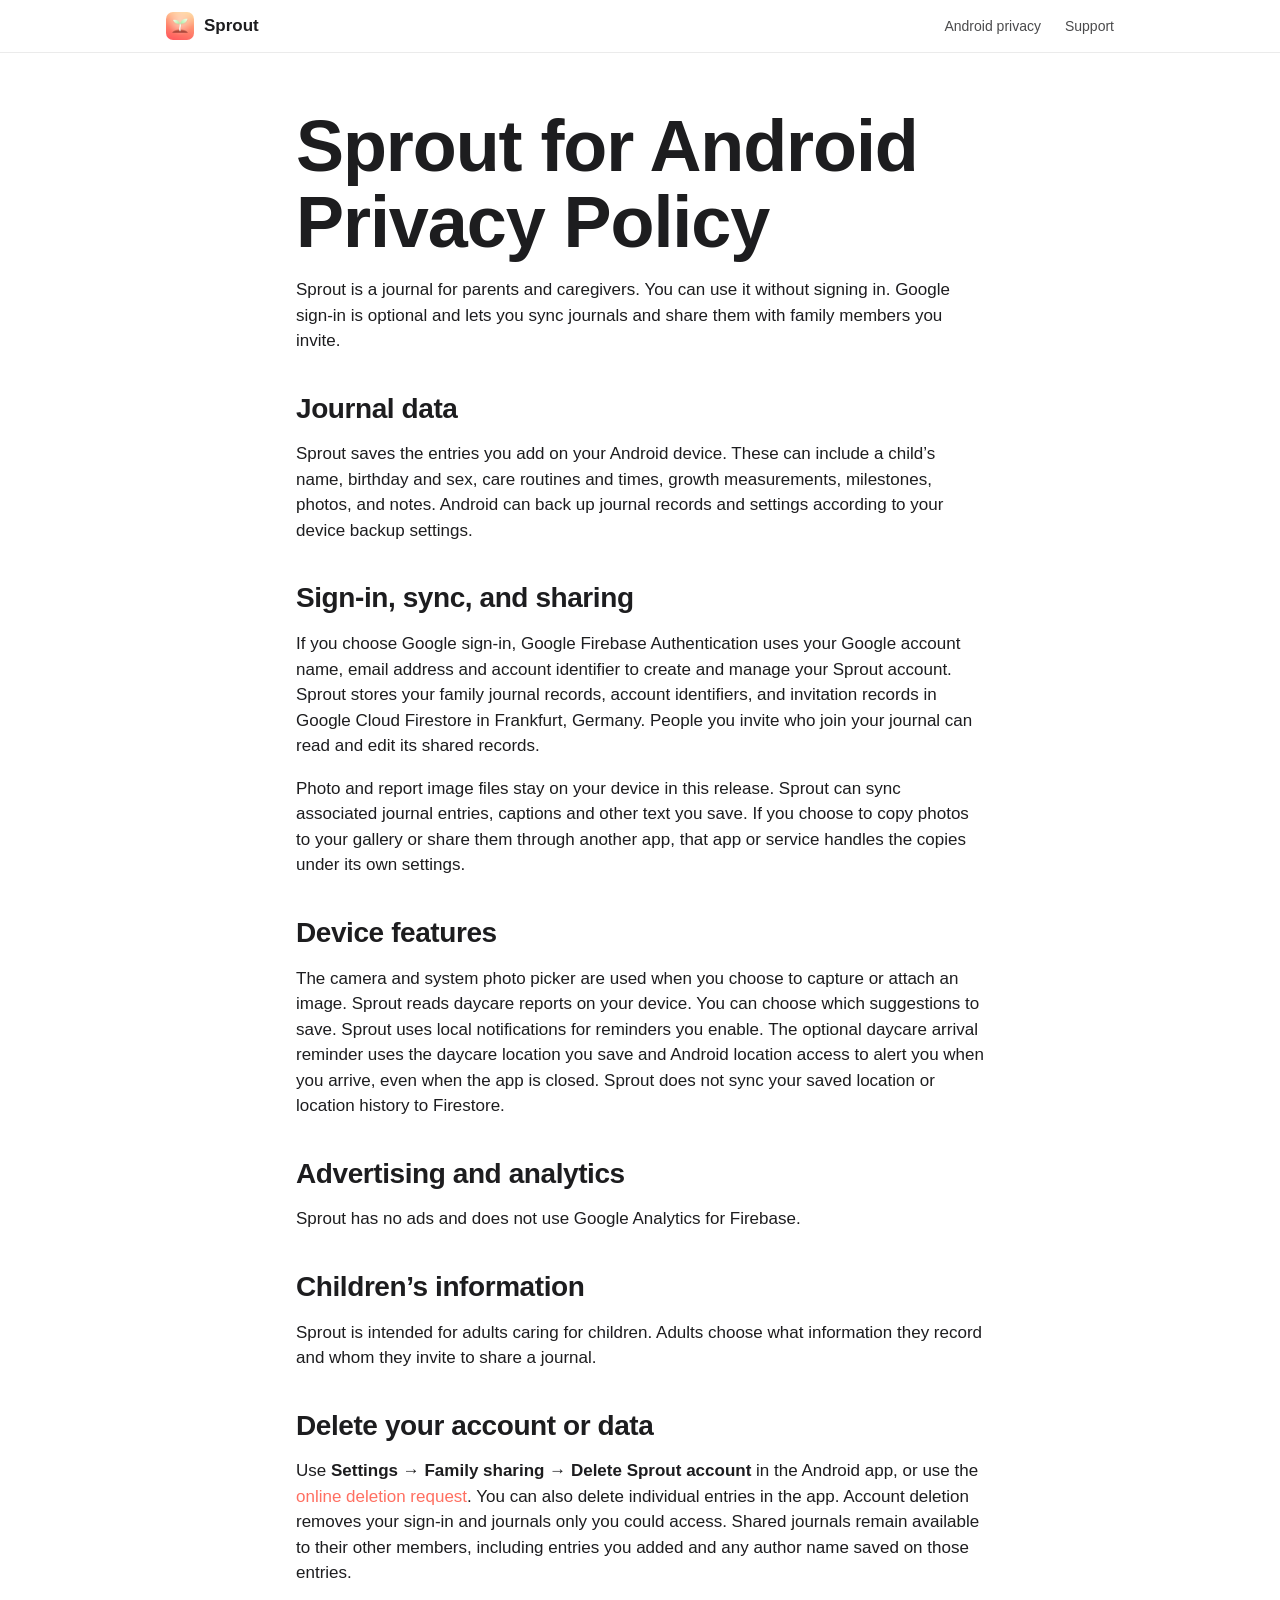
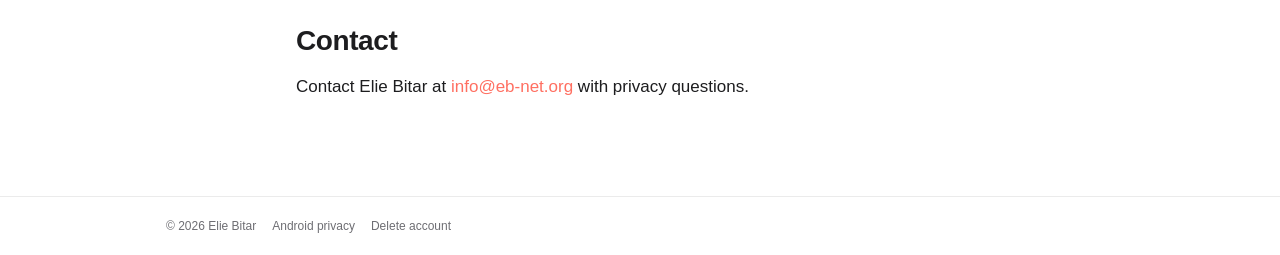
==== android-privacy.html @ b50231f3 "Add Sprout Android privacy, account deletion and invite pages" ====
<!doctype html>
<html lang="en">
<head>
  <meta charset="utf-8">
  <meta name="viewport" content="width=device-width, initial-scale=1">
  <title>Sprout for Android Privacy Policy | Sprout</title>
  <link rel="icon" href="img/icon.png">
  <link rel="stylesheet" href="style.css">
</head>
<body>
  <nav><div class="inner">
    <a class="brand" href="./"><img src="img/icon.png" alt="">Sprout</a>
    <a class="link" href="android-privacy.html">Android privacy</a>
    <a class="link" href="support.html">Support</a>
  </div></nav>
  <main class="prose">
    <h1>Sprout for Android Privacy Policy</h1>
    <p>Sprout is a journal for parents and caregivers. You can use it without signing in. Google sign-in is optional and lets you sync journals and share them with family members you invite.</p>
    <h2>Journal data</h2>
    <p>Sprout saves the entries you add on your Android device. These can include a child’s name, birthday and sex, care routines and times, growth measurements, milestones, photos, and notes. Android can back up journal records and settings according to your device backup settings.</p>
    <h2>Sign-in, sync, and sharing</h2>
    <p>If you choose Google sign-in, Google Firebase Authentication uses your Google account name, email address and account identifier to create and manage your Sprout account. Sprout stores your family journal records, account identifiers, and invitation records in Google Cloud Firestore in Frankfurt, Germany. People you invite who join your journal can read and edit its shared records.</p>
    <p>Photo and report image files stay on your device in this release. Sprout can sync associated journal entries, captions and other text you save. If you choose to copy photos to your gallery or share them through another app, that app or service handles the copies under its own settings.</p>
    <h2>Device features</h2>
    <p>The camera and system photo picker are used when you choose to capture or attach an image. Sprout reads daycare reports on your device. You can choose which suggestions to save. Sprout uses local notifications for reminders you enable. The optional daycare arrival reminder uses the daycare location you save and Android location access to alert you when you arrive, even when the app is closed. Sprout does not sync your saved location or location history to Firestore.</p>
    <h2>Advertising and analytics</h2>
    <p>Sprout has no ads and does not use Google Analytics for Firebase.</p>
    <h2>Children’s information</h2>
    <p>Sprout is intended for adults caring for children. Adults choose what information they record and whom they invite to share a journal.</p>
    <h2>Delete your account or data</h2>
    <p>Use <strong>Settings → Family sharing → Delete Sprout account</strong> in the Android app, or use the <a href="delete-account.html">online deletion request</a>. You can also delete individual entries in the app. Account deletion removes your sign-in and journals only you could access. Shared journals remain available to their other members, including entries you added and any author name saved on those entries.</p>
    <h2>Contact</h2>
    <p>Contact Elie Bitar at <a href="mailto:info@eb-net.org">info@eb-net.org</a> with privacy questions.</p>
  </main>
  <footer><div class="inner">
    <span>© 2026 Elie Bitar</span>
    <a href="android-privacy.html">Android privacy</a>
    <a href="delete-account.html">Delete account</a>
  </div></footer>
</body>
</html>
---- style.css ----
:root {
  --bg: #ffffff;
  --text: #1d1d1f;
  --secondary: #6e6e73;
  --card: #f5f5f7;
  --accent: #ff6f61;
  --line: rgba(0, 0, 0, 0.08);
  --nav: rgba(255, 255, 255, 0.72);
}
@media (prefers-color-scheme: dark) {
  :root {
    --bg: #000000;
    --text: #f5f5f7;
    --secondary: #a1a1a6;
    --card: #1c1c1e;
    --accent: #ff8a78;
    --line: rgba(255, 255, 255, 0.12);
    --nav: rgba(22, 22, 23, 0.72);
  }
}
* { box-sizing: border-box; }
html { -webkit-text-size-adjust: 100%; }
body {
  margin: 0;
  background: var(--bg);
  color: var(--text);
  font: 17px/1.5 -apple-system, BlinkMacSystemFont, "SF Pro Text", "Helvetica Neue", Helvetica, Arial, sans-serif;
  -webkit-font-smoothing: antialiased;
}
a { color: var(--accent); text-decoration: none; }
a:hover { text-decoration: underline; }

nav {
  position: sticky; top: 0; z-index: 10;
  background: var(--nav);
  backdrop-filter: saturate(180%) blur(20px);
  -webkit-backdrop-filter: saturate(180%) blur(20px);
  border-bottom: 1px solid var(--line);
}
nav .inner {
  max-width: 980px; margin: 0 auto; padding: 0 16px;
  height: 52px; display: flex; align-items: center; gap: 24px;
}
nav .brand { display: flex; align-items: center; gap: 10px; color: var(--text); font-weight: 600; margin-right: auto; }
nav .brand img { width: 28px; height: 28px; border-radius: 7px; }
nav a.link { color: var(--text); font-size: 14px; opacity: 0.8; }
nav a.link[aria-current="page"] { opacity: 1; font-weight: 600; }

main { max-width: 980px; margin: 0 auto; padding: 0 16px 80px; }
.hero { text-align: center; padding: 72px 0 40px; }
.hero img.icon { width: 120px; height: 120px; border-radius: 27px; box-shadow: 0 12px 40px rgba(255, 111, 97, 0.35); }
h1 { font-size: clamp(40px, 7vw, 72px); line-height: 1.05; font-weight: 700; letter-spacing: -0.015em; margin: 24px 0 12px; }
h2 { font-size: clamp(28px, 4vw, 40px); line-height: 1.1; font-weight: 700; letter-spacing: -0.015em; margin: 56px 0 16px; }
h3 { font-size: 21px; margin: 0 0 6px; letter-spacing: -0.01em; }
.lede { font-size: clamp(19px, 2.4vw, 24px); color: var(--secondary); max-width: 680px; margin: 0 auto; }
.muted { color: var(--secondary); }

.shots { display: flex; gap: 20px; justify-content: center; margin: 48px 0 8px; overflow-x: auto; padding-bottom: 8px; }
.shots img { width: min(30%, 280px); min-width: 200px; border-radius: 22px; }

.grid { display: grid; grid-template-columns: repeat(auto-fit, minmax(260px, 1fr)); gap: 16px; }
.card { background: var(--card); border-radius: 22px; padding: 28px; }
.card p { margin: 0; color: var(--secondary); }

.prose { max-width: 720px; margin: 0 auto; }
.prose h1 { text-align: left; margin-top: 56px; }
.prose h2 { font-size: 28px; margin-top: 40px; }
.prose p, .prose li { color: var(--text); }
.prose ul { padding-left: 22px; }

details { background: var(--card); border-radius: 18px; padding: 18px 22px; margin: 12px 0; }
summary { cursor: pointer; font-weight: 600; list-style: none; }
summary::-webkit-details-marker { display: none; }
summary::after { content: "+"; float: right; color: var(--secondary); font-weight: 400; }
details[open] summary::after { content: "−"; }
details p { margin: 12px 0 0; color: var(--secondary); }

.contact { text-align: center; margin-top: 48px; }
.button {
  display: inline-block; background: var(--accent); color: #fff; font-weight: 600;
  padding: 12px 24px; border-radius: 980px;
}
.button:hover { text-decoration: none; filter: brightness(1.05); }

footer { border-top: 1px solid var(--line); color: var(--secondary); font-size: 12px; }
footer .inner { max-width: 980px; margin: 0 auto; padding: 20px 16px; display: flex; gap: 16px; flex-wrap: wrap; }
footer a { color: var(--secondary); }
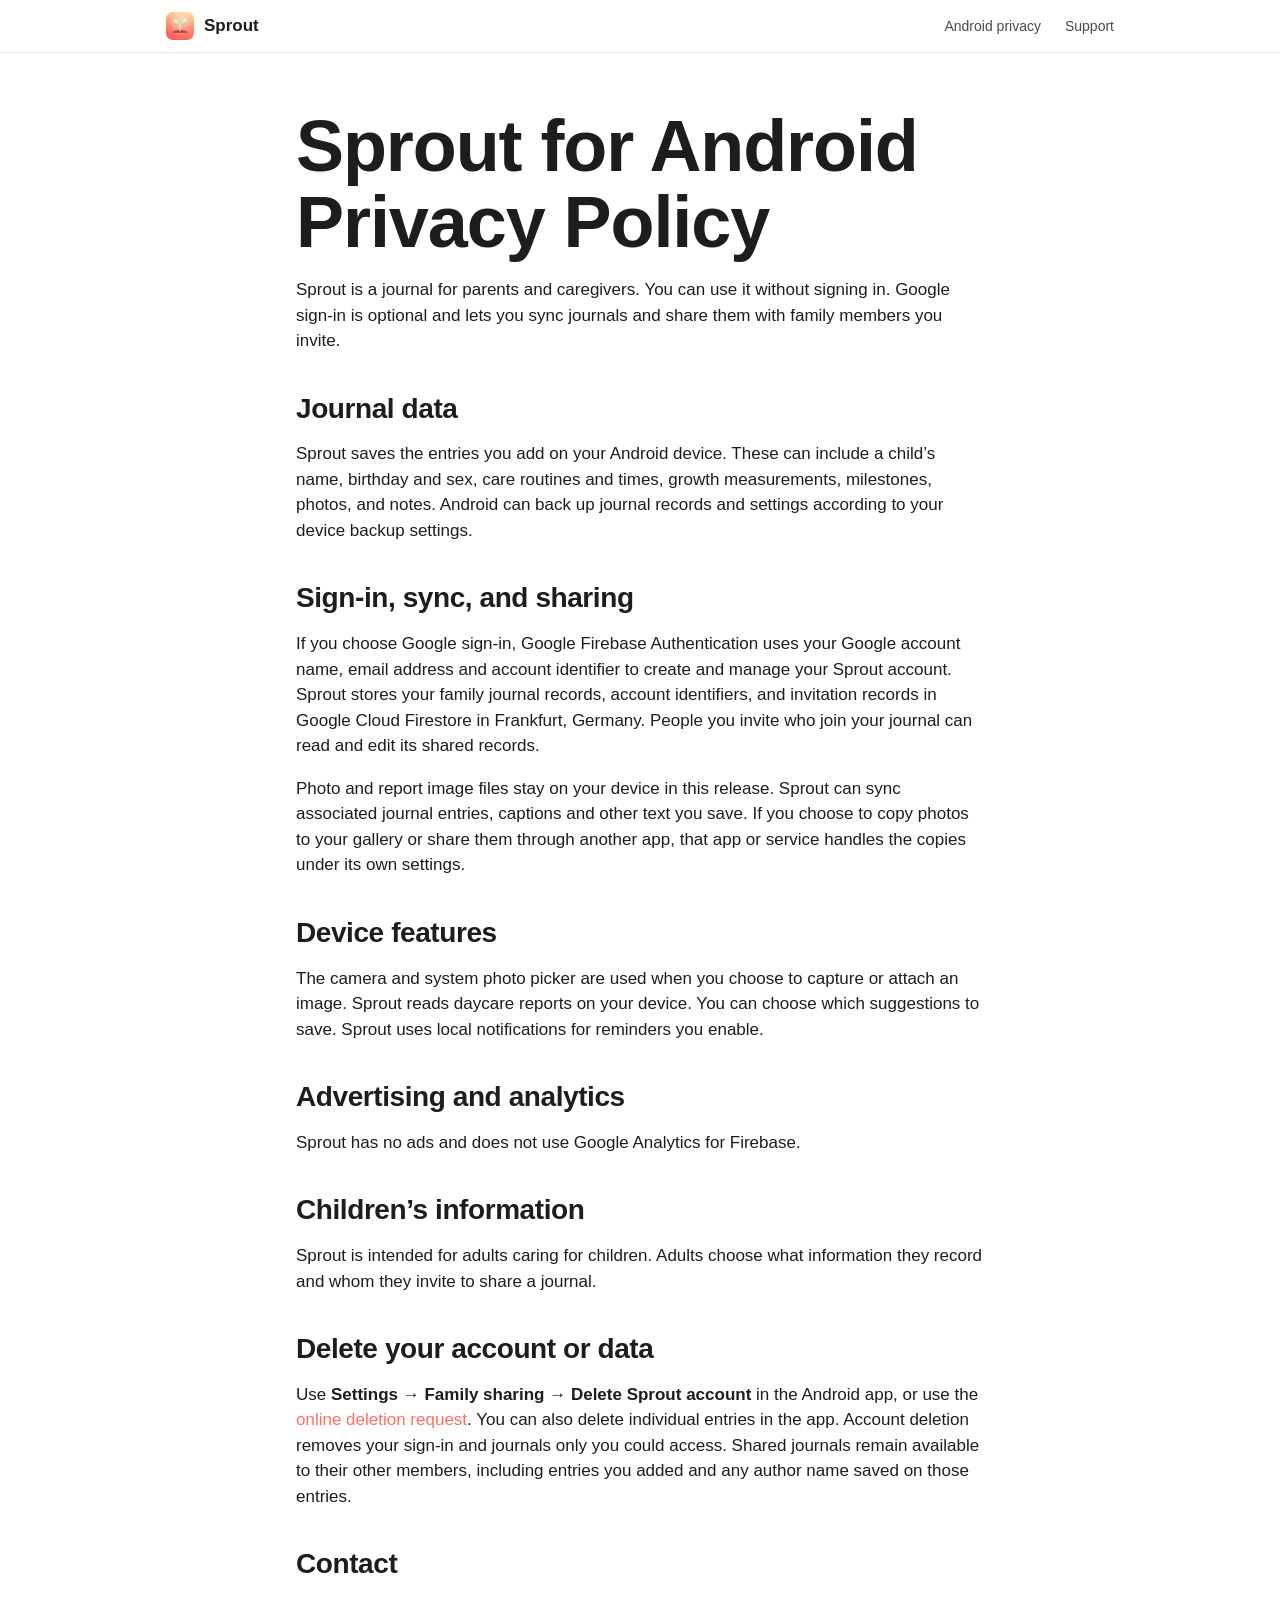
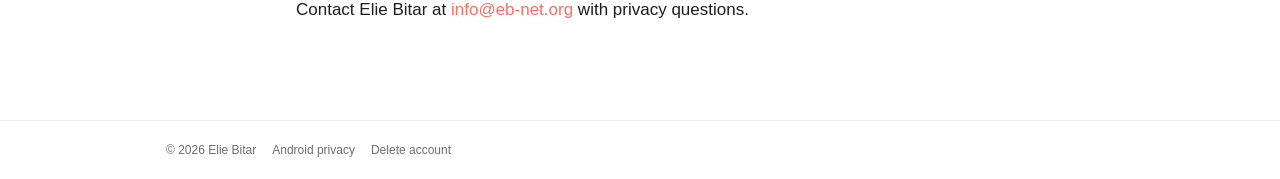
==== commit cf970b39: "Align Sprout Android privacy policy with manual daycare logging" ====
--- a/android-privacy.html
+++ b/android-privacy.html
@@ -22,7 +22,7 @@
     <p>If you choose Google sign-in, Google Firebase Authentication uses your Google account name, email address and account identifier to create and manage your Sprout account. Sprout stores your family journal records, account identifiers, and invitation records in Google Cloud Firestore in Frankfurt, Germany. People you invite who join your journal can read and edit its shared records.</p>
     <p>Photo and report image files stay on your device in this release. Sprout can sync associated journal entries, captions and other text you save. If you choose to copy photos to your gallery or share them through another app, that app or service handles the copies under its own settings.</p>
     <h2>Device features</h2>
-    <p>The camera and system photo picker are used when you choose to capture or attach an image. Sprout reads daycare reports on your device. You can choose which suggestions to save. Sprout uses local notifications for reminders you enable. The optional daycare arrival reminder uses the daycare location you save and Android location access to alert you when you arrive, even when the app is closed. Sprout does not sync your saved location or location history to Firestore.</p>
+    <p>The camera and system photo picker are used when you choose to capture or attach an image. Sprout reads daycare reports on your device. You can choose which suggestions to save. Sprout uses local notifications for reminders you enable.</p>
     <h2>Advertising and analytics</h2>
     <p>Sprout has no ads and does not use Google Analytics for Firebase.</p>
     <h2>Children’s information</h2>
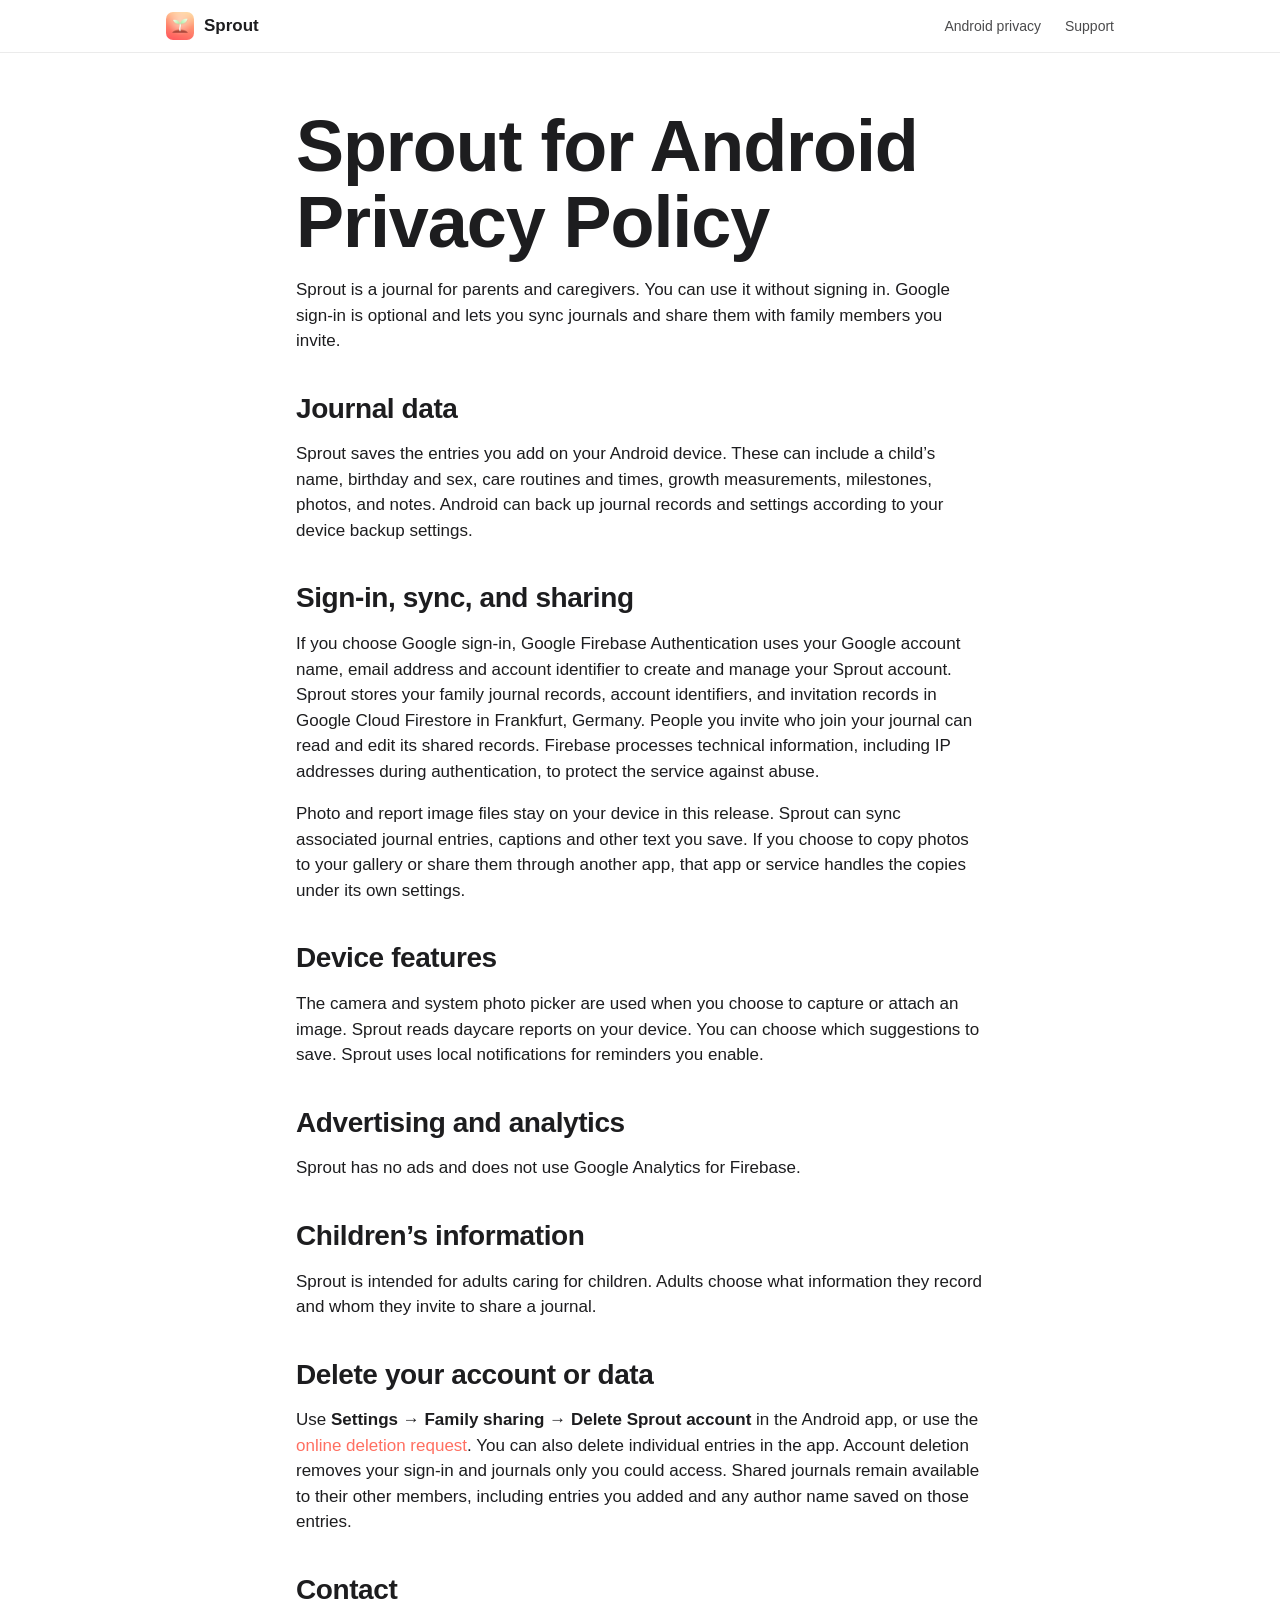
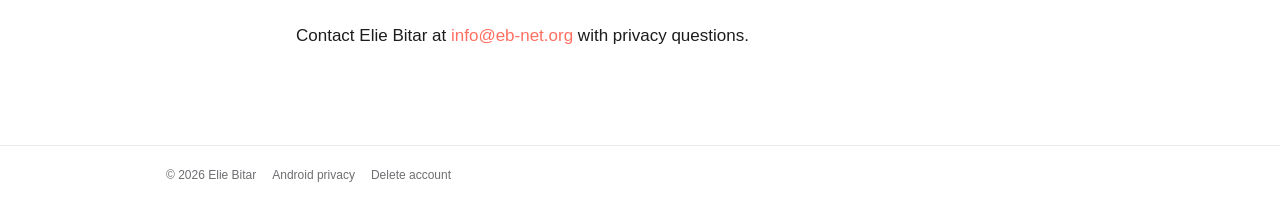
==== commit bf70fad3: "Document Sprout Android sharing and account support" ====
--- a/android-privacy.html
+++ b/android-privacy.html
@@ -19,7 +19,7 @@
     <h2>Journal data</h2>
     <p>Sprout saves the entries you add on your Android device. These can include a child’s name, birthday and sex, care routines and times, growth measurements, milestones, photos, and notes. Android can back up journal records and settings according to your device backup settings.</p>
     <h2>Sign-in, sync, and sharing</h2>
-    <p>If you choose Google sign-in, Google Firebase Authentication uses your Google account name, email address and account identifier to create and manage your Sprout account. Sprout stores your family journal records, account identifiers, and invitation records in Google Cloud Firestore in Frankfurt, Germany. People you invite who join your journal can read and edit its shared records.</p>
+    <p>If you choose Google sign-in, Google Firebase Authentication uses your Google account name, email address and account identifier to create and manage your Sprout account. Sprout stores your family journal records, account identifiers, and invitation records in Google Cloud Firestore in Frankfurt, Germany. People you invite who join your journal can read and edit its shared records. Firebase processes technical information, including IP addresses during authentication, to protect the service against abuse.</p>
     <p>Photo and report image files stay on your device in this release. Sprout can sync associated journal entries, captions and other text you save. If you choose to copy photos to your gallery or share them through another app, that app or service handles the copies under its own settings.</p>
     <h2>Device features</h2>
     <p>The camera and system photo picker are used when you choose to capture or attach an image. Sprout reads daycare reports on your device. You can choose which suggestions to save. Sprout uses local notifications for reminders you enable.</p>
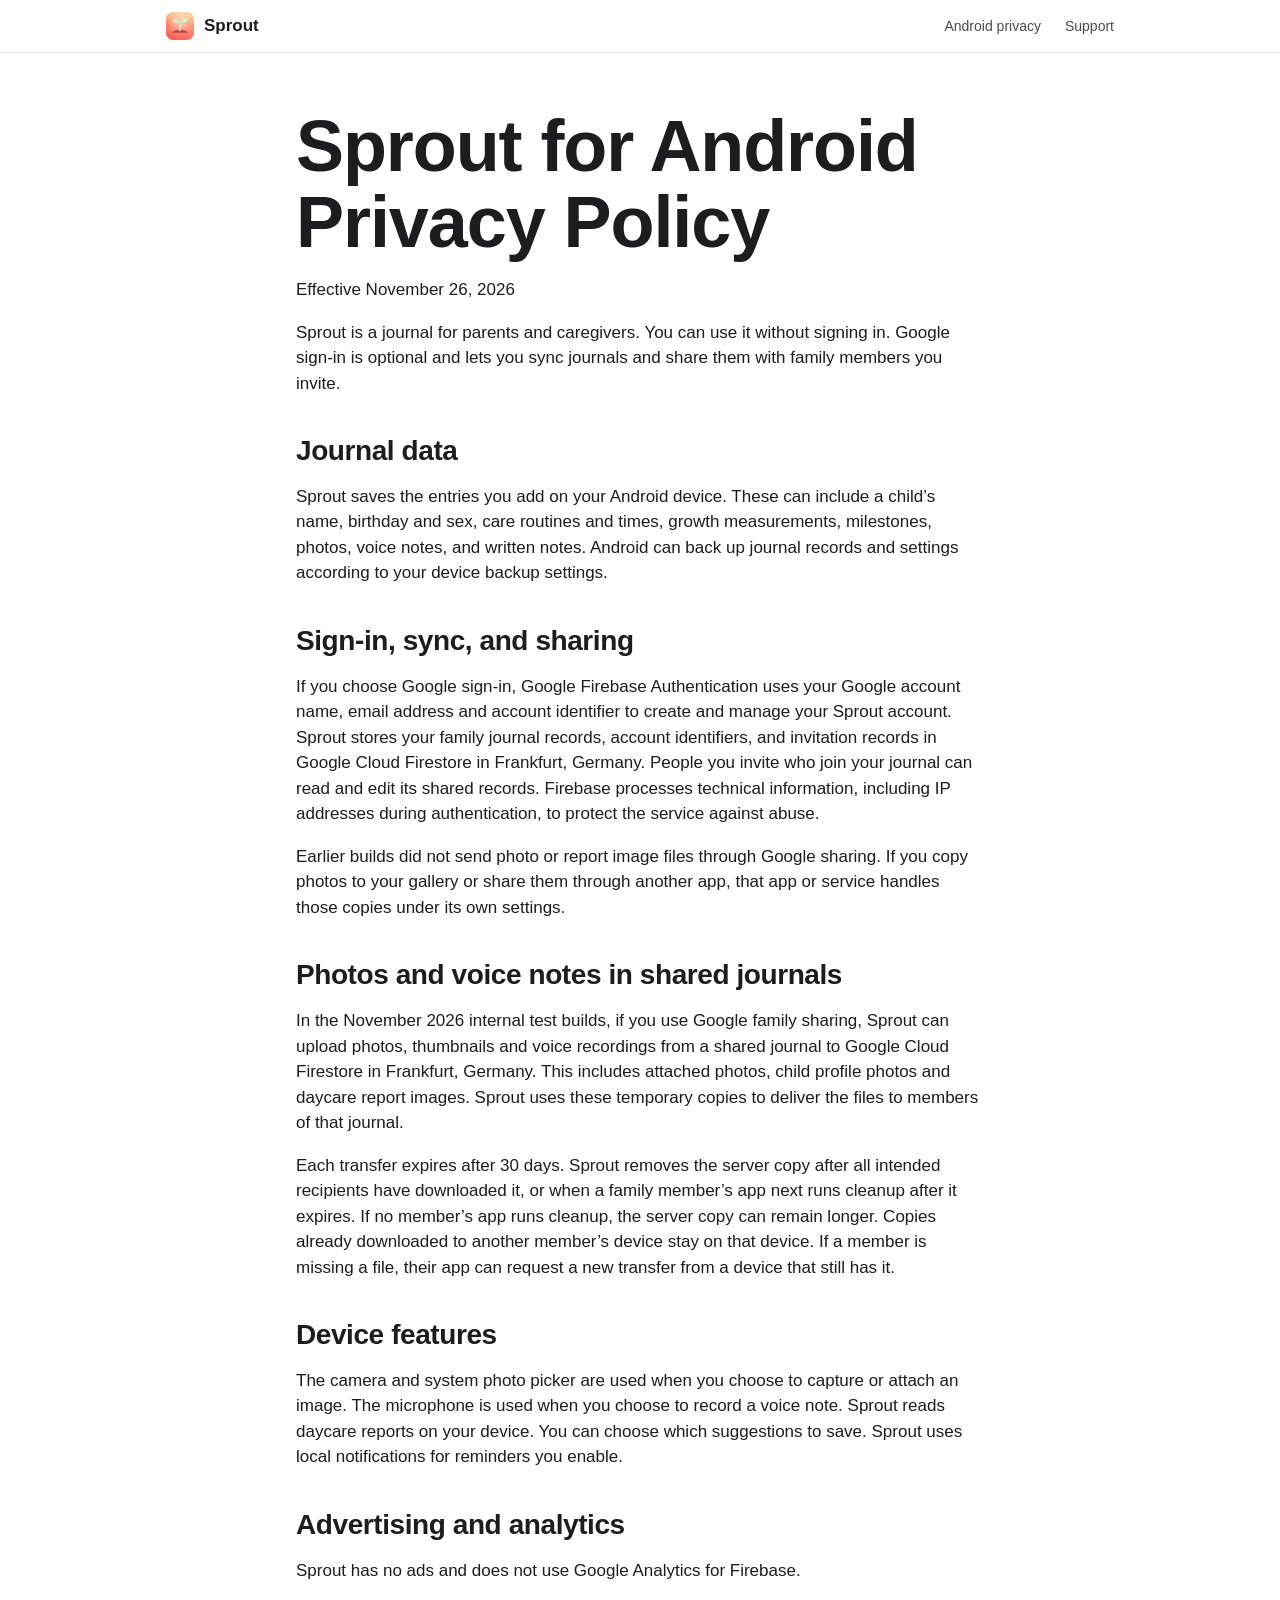
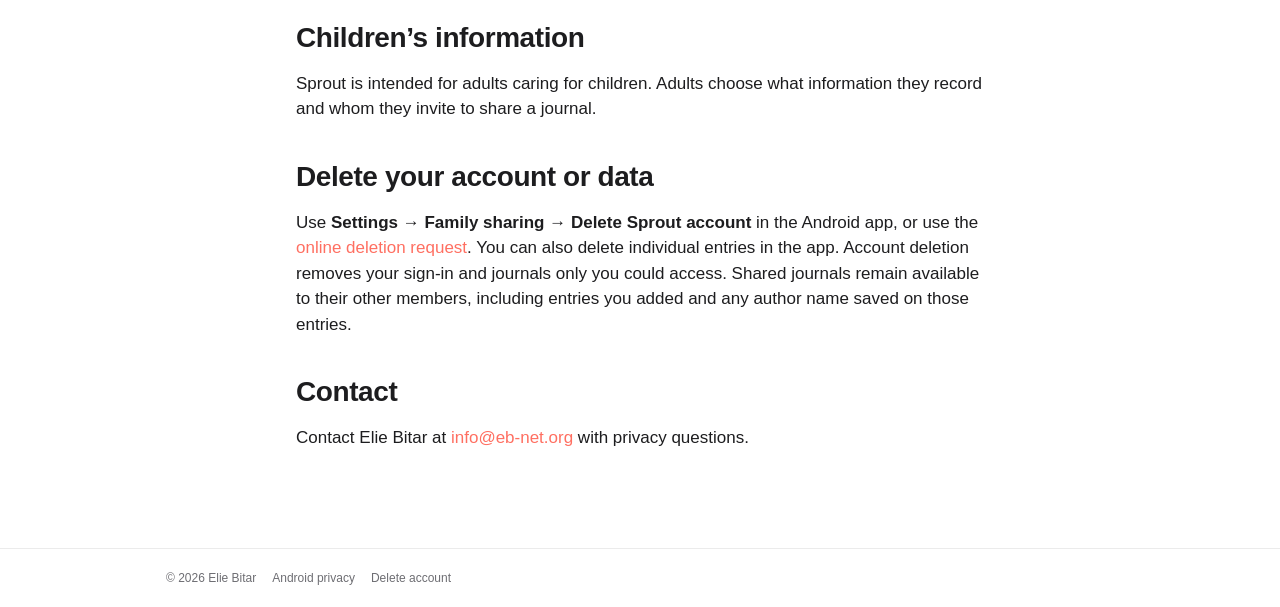
==== commit b26726c2: "Disclose temporary media relay in Sprout privacy policies" ====
--- a/android-privacy.html
+++ b/android-privacy.html
@@ -15,14 +15,18 @@
   </div></nav>
   <main class="prose">
     <h1>Sprout for Android Privacy Policy</h1>
+    <p class="muted">Effective November 26, 2026</p>
     <p>Sprout is a journal for parents and caregivers. You can use it without signing in. Google sign-in is optional and lets you sync journals and share them with family members you invite.</p>
     <h2>Journal data</h2>
-    <p>Sprout saves the entries you add on your Android device. These can include a child’s name, birthday and sex, care routines and times, growth measurements, milestones, photos, and notes. Android can back up journal records and settings according to your device backup settings.</p>
+    <p>Sprout saves the entries you add on your Android device. These can include a child’s name, birthday and sex, care routines and times, growth measurements, milestones, photos, voice notes, and written notes. Android can back up journal records and settings according to your device backup settings.</p>
     <h2>Sign-in, sync, and sharing</h2>
     <p>If you choose Google sign-in, Google Firebase Authentication uses your Google account name, email address and account identifier to create and manage your Sprout account. Sprout stores your family journal records, account identifiers, and invitation records in Google Cloud Firestore in Frankfurt, Germany. People you invite who join your journal can read and edit its shared records. Firebase processes technical information, including IP addresses during authentication, to protect the service against abuse.</p>
-    <p>Photo and report image files stay on your device in this release. Sprout can sync associated journal entries, captions and other text you save. If you choose to copy photos to your gallery or share them through another app, that app or service handles the copies under its own settings.</p>
+    <p>Earlier builds did not send photo or report image files through Google sharing. If you copy photos to your gallery or share them through another app, that app or service handles those copies under its own settings.</p>
+    <h2>Photos and voice notes in shared journals</h2>
+    <p>In the November 2026 internal test builds, if you use Google family sharing, Sprout can upload photos, thumbnails and voice recordings from a shared journal to Google Cloud Firestore in Frankfurt, Germany. This includes attached photos, child profile photos and daycare report images. Sprout uses these temporary copies to deliver the files to members of that journal.</p>
+    <p>Each transfer expires after 30 days. Sprout removes the server copy after all intended recipients have downloaded it, or when a family member’s app next runs cleanup after it expires. If no member’s app runs cleanup, the server copy can remain longer. Copies already downloaded to another member’s device stay on that device. If a member is missing a file, their app can request a new transfer from a device that still has it.</p>
     <h2>Device features</h2>
-    <p>The camera and system photo picker are used when you choose to capture or attach an image. Sprout reads daycare reports on your device. You can choose which suggestions to save. Sprout uses local notifications for reminders you enable.</p>
+    <p>The camera and system photo picker are used when you choose to capture or attach an image. The microphone is used when you choose to record a voice note. Sprout reads daycare reports on your device. You can choose which suggestions to save. Sprout uses local notifications for reminders you enable.</p>
     <h2>Advertising and analytics</h2>
     <p>Sprout has no ads and does not use Google Analytics for Firebase.</p>
     <h2>Children’s information</h2>
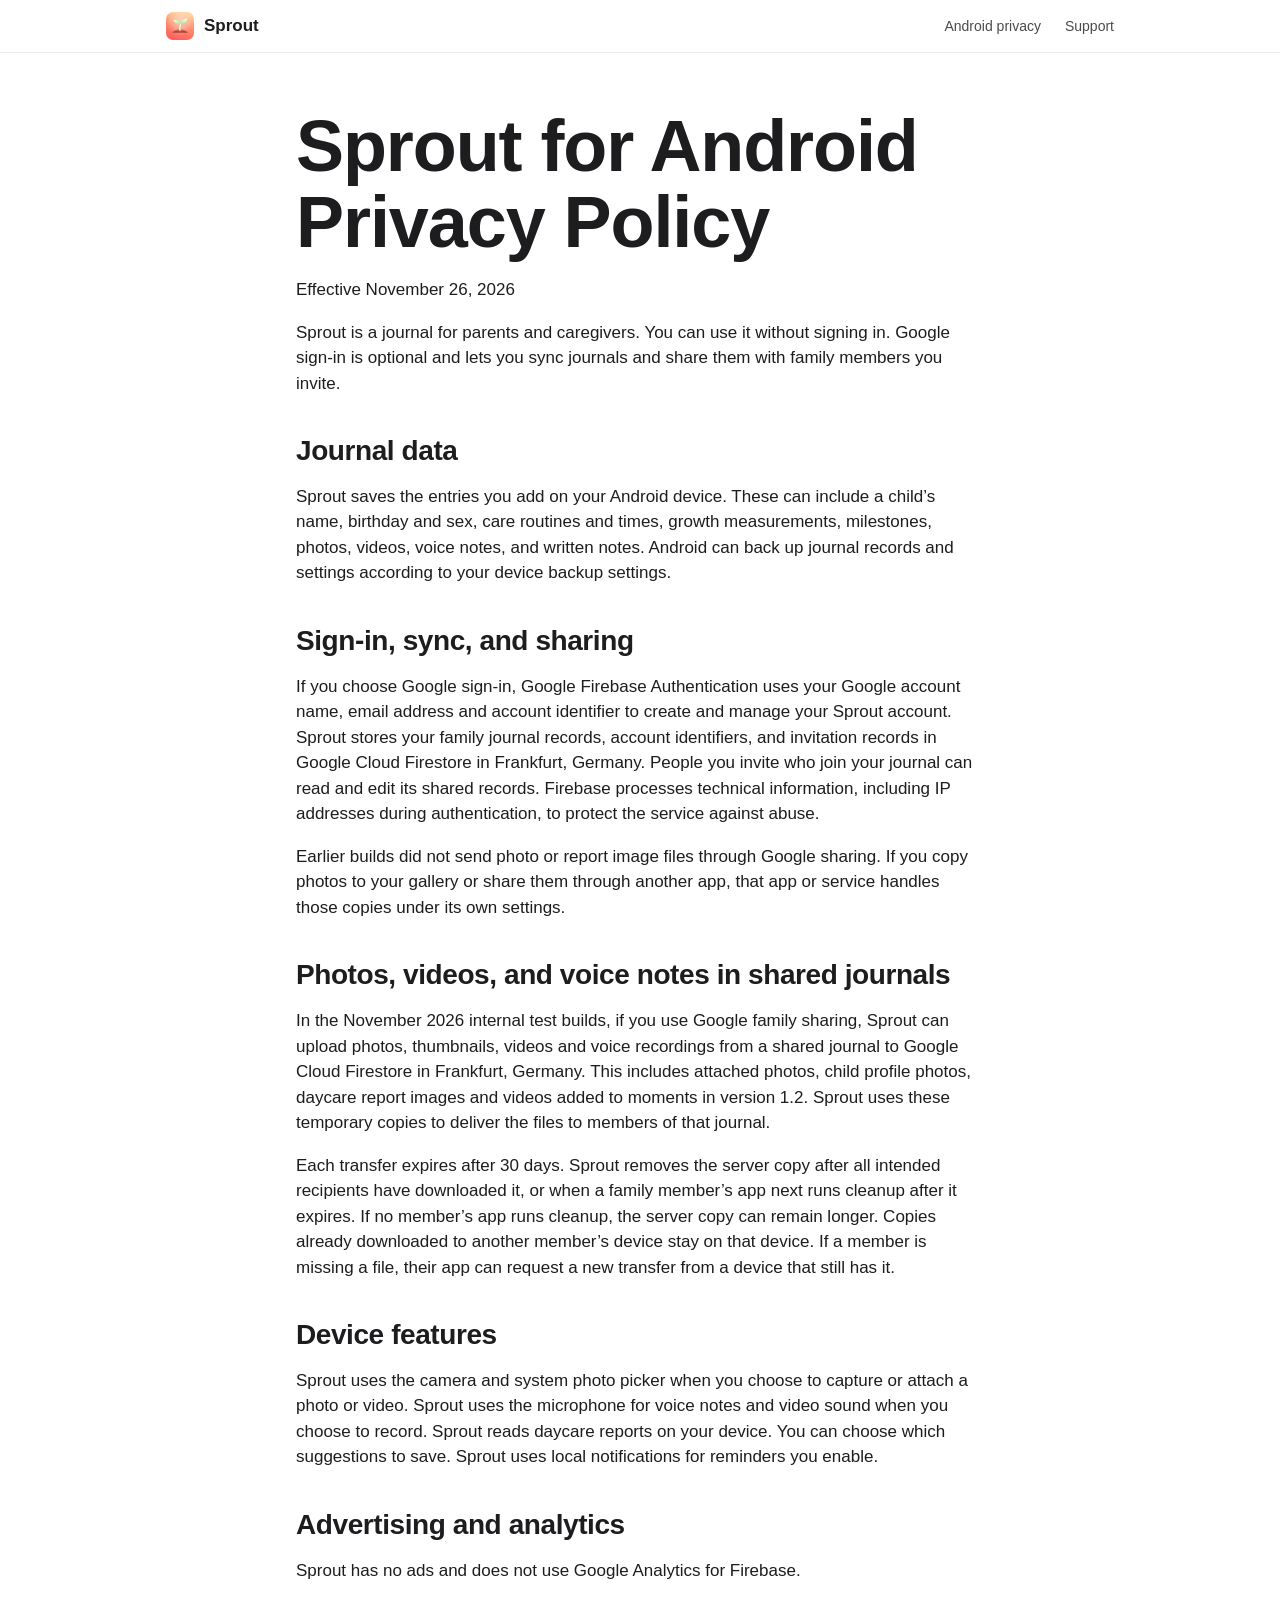
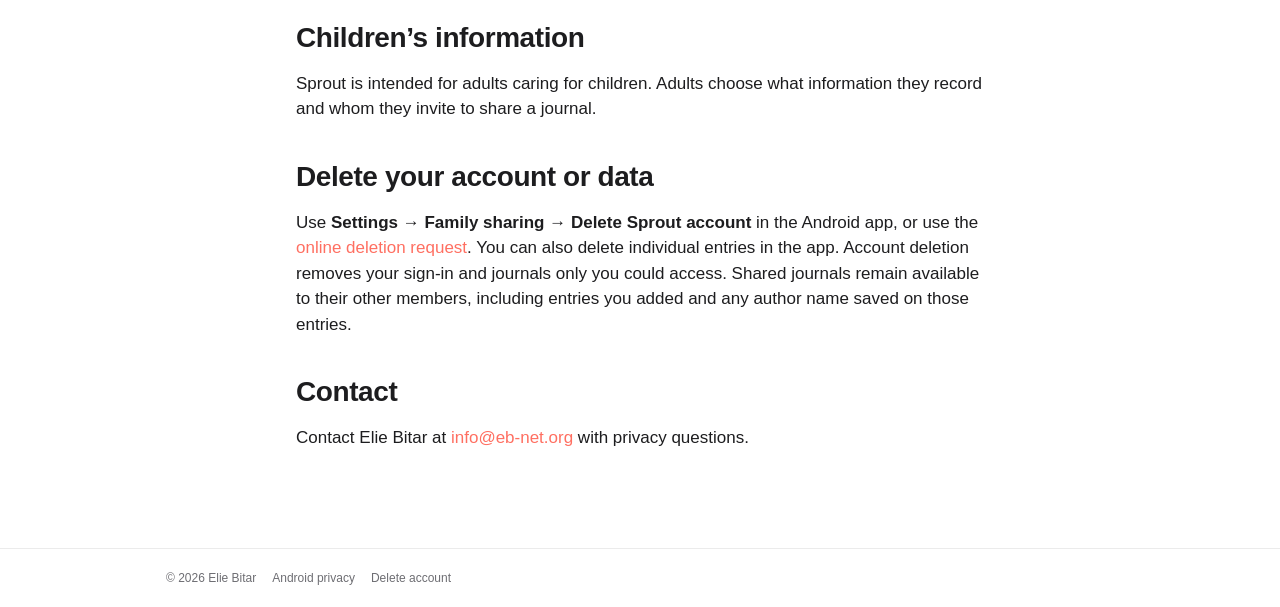
==== commit 95c782b6: "Disclose video sharing in the Sprout privacy policies" ====
--- a/android-privacy.html
+++ b/android-privacy.html
@@ -18,15 +18,15 @@
     <p class="muted">Effective November 26, 2026</p>
     <p>Sprout is a journal for parents and caregivers. You can use it without signing in. Google sign-in is optional and lets you sync journals and share them with family members you invite.</p>
     <h2>Journal data</h2>
-    <p>Sprout saves the entries you add on your Android device. These can include a child’s name, birthday and sex, care routines and times, growth measurements, milestones, photos, voice notes, and written notes. Android can back up journal records and settings according to your device backup settings.</p>
+    <p>Sprout saves the entries you add on your Android device. These can include a child’s name, birthday and sex, care routines and times, growth measurements, milestones, photos, videos, voice notes, and written notes. Android can back up journal records and settings according to your device backup settings.</p>
     <h2>Sign-in, sync, and sharing</h2>
     <p>If you choose Google sign-in, Google Firebase Authentication uses your Google account name, email address and account identifier to create and manage your Sprout account. Sprout stores your family journal records, account identifiers, and invitation records in Google Cloud Firestore in Frankfurt, Germany. People you invite who join your journal can read and edit its shared records. Firebase processes technical information, including IP addresses during authentication, to protect the service against abuse.</p>
     <p>Earlier builds did not send photo or report image files through Google sharing. If you copy photos to your gallery or share them through another app, that app or service handles those copies under its own settings.</p>
-    <h2>Photos and voice notes in shared journals</h2>
-    <p>In the November 2026 internal test builds, if you use Google family sharing, Sprout can upload photos, thumbnails and voice recordings from a shared journal to Google Cloud Firestore in Frankfurt, Germany. This includes attached photos, child profile photos and daycare report images. Sprout uses these temporary copies to deliver the files to members of that journal.</p>
+    <h2>Photos, videos, and voice notes in shared journals</h2>
+    <p>In the November 2026 internal test builds, if you use Google family sharing, Sprout can upload photos, thumbnails, videos and voice recordings from a shared journal to Google Cloud Firestore in Frankfurt, Germany. This includes attached photos, child profile photos, daycare report images and videos added to moments in version 1.2. Sprout uses these temporary copies to deliver the files to members of that journal.</p>
     <p>Each transfer expires after 30 days. Sprout removes the server copy after all intended recipients have downloaded it, or when a family member’s app next runs cleanup after it expires. If no member’s app runs cleanup, the server copy can remain longer. Copies already downloaded to another member’s device stay on that device. If a member is missing a file, their app can request a new transfer from a device that still has it.</p>
     <h2>Device features</h2>
-    <p>The camera and system photo picker are used when you choose to capture or attach an image. The microphone is used when you choose to record a voice note. Sprout reads daycare reports on your device. You can choose which suggestions to save. Sprout uses local notifications for reminders you enable.</p>
+    <p>Sprout uses the camera and system photo picker when you choose to capture or attach a photo or video. Sprout uses the microphone for voice notes and video sound when you choose to record. Sprout reads daycare reports on your device. You can choose which suggestions to save. Sprout uses local notifications for reminders you enable.</p>
     <h2>Advertising and analytics</h2>
     <p>Sprout has no ads and does not use Google Analytics for Firebase.</p>
     <h2>Children’s information</h2>
